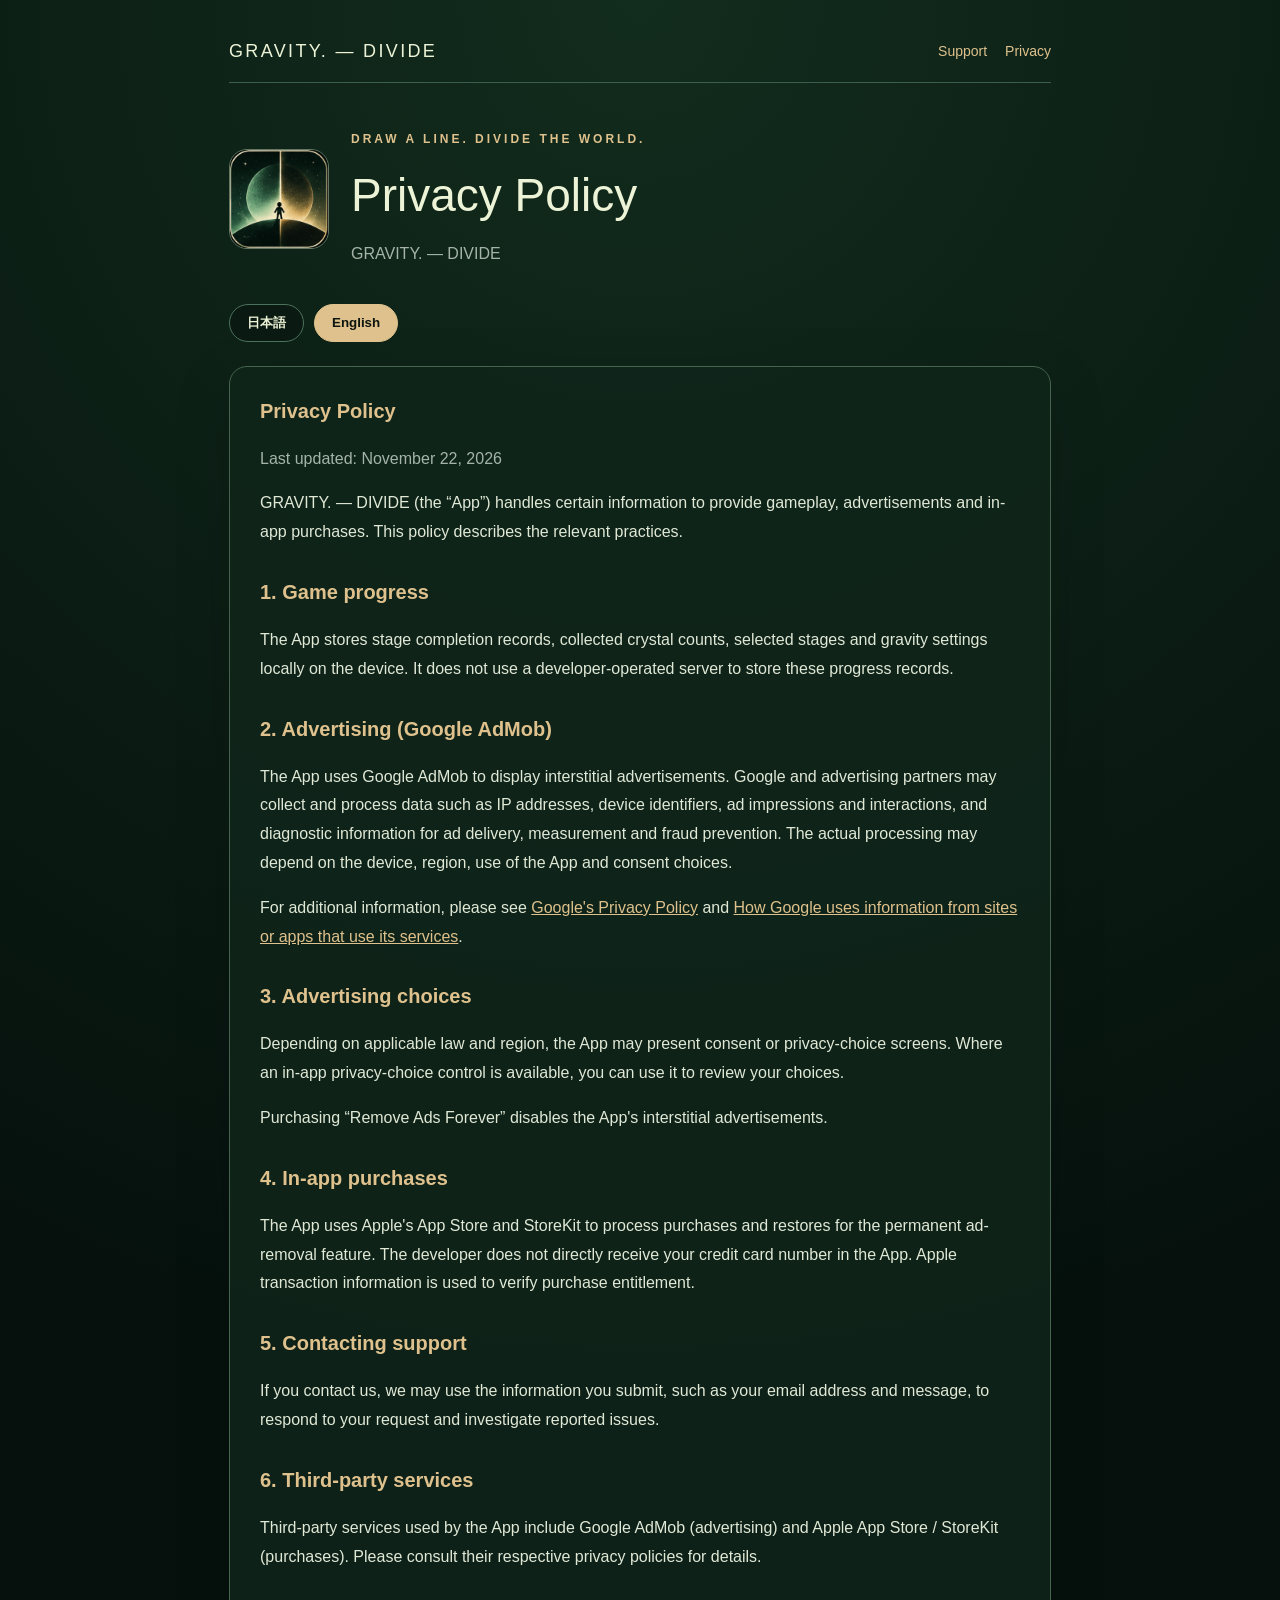
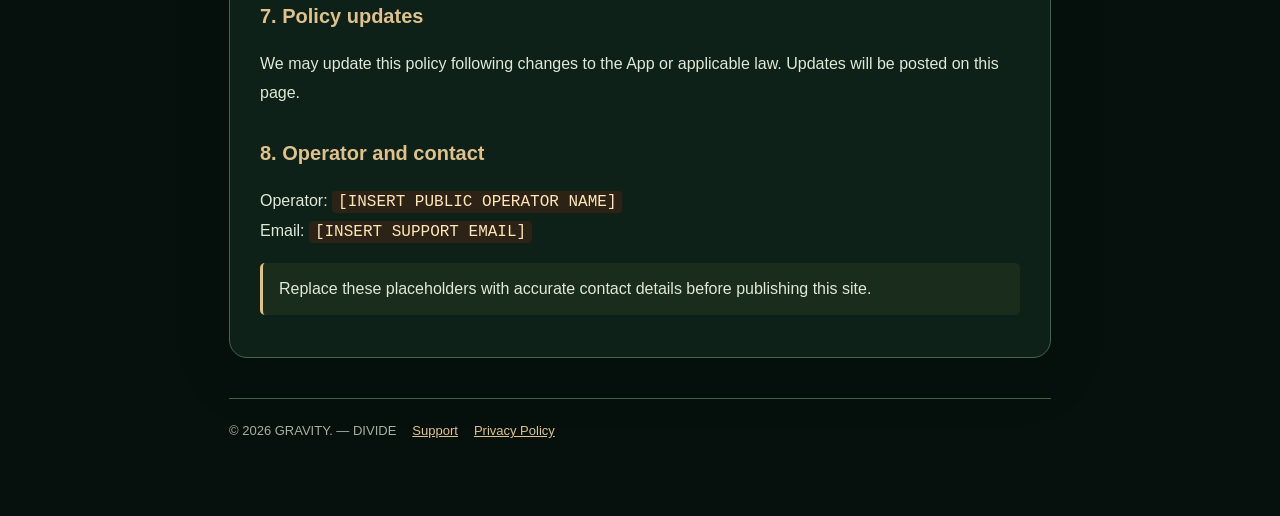
==== privacy.html @ 39807ba0 "Add files via upload" ====
<!doctype html><html lang="ja"><head><meta charset="utf-8"><meta name="viewport" content="width=device-width,initial-scale=1"><meta name="color-scheme" content="dark"><meta name="theme-color" content="#06110d"><meta name="description" content="GRAVITY. — DIVIDE official support and privacy information"><link rel="icon" href="artwork.png"><link rel="stylesheet" href="style.css"></head><body data-title-ja="プライバシーポリシー" data-title-en="Privacy Policy"><div class="shell"><nav class="nav"><a class="brand" href="index.html">GRAVITY. — DIVIDE</a><div class="navlinks"><a href="support.html" data-lang="ja">サポート</a><a href="support.html" data-lang="en" class="hide">Support</a><a href="privacy.html" data-lang="ja">プライバシー</a><a href="privacy.html" data-lang="en" class="hide">Privacy</a></div></nav><header class="hero"><img src="artwork.png" alt="GRAVITY. — DIVIDE icon"><div><div class="eyebrow">DRAW A LINE. DIVIDE THE WORLD.</div><h1 data-lang="ja">プライバシーポリシー</h1><h1 data-lang="en" class="hide">Privacy Policy</h1><p>GRAVITY. — DIVIDE</p></div></header><div class="langrow" aria-label="Language"><button type="button" data-language-button="ja" aria-pressed="true">日本語</button><button type="button" data-language-button="en" aria-pressed="false">English</button></div><section class="content" data-lang="ja"><h2>プライバシーポリシー</h2><p class="muted">最終更新日：2026年11月22日</p><p>GRAVITY. — DIVIDE（以下「本アプリ」）では、ゲームの提供、広告表示、アプリ内課金のために必要な情報が取り扱われます。本ポリシーでは、その概要を説明します。</p>
<h2>1. ゲームの進行状況</h2><p>ステージクリア記録、クリスタルの取得記録、選択ステージ、重力設定などのゲーム進行情報を、端末内に保存します。これらの記録を保存するための独自の開発者サーバーは使用していません。</p>
<h2>2. 広告（Google AdMob）</h2><p>本アプリはGoogle AdMobを使用して全画面広告を配信します。広告の提供、効果測定、不正利用防止などのため、Googleや広告関連事業者がIPアドレス、端末識別子、広告の表示・操作情報、アプリの診断情報などを取得・処理する場合があります。処理される情報は利用状況や端末・地域、同意設定などにより異なります。</p><p>Googleの取扱いについては<a href="https://policies.google.com/privacy" target="_blank" rel="noopener noreferrer">Googleプライバシーポリシー</a>および<a href="https://policies.google.com/technologies/partner-sites" target="_blank" rel="noopener noreferrer">Googleのパートナーサービスに関する説明</a>をご確認ください。</p>
<h2>3. 広告に関する選択</h2><p>法令や配信地域の要件に応じて、広告の同意画面やプライバシーに関する選択肢が表示される場合があります。アプリ内で該当する選択肢が表示される場合は、そこから設定を見直せます。</p><p>「永久広告削除」を購入した場合は、本アプリの全画面広告を停止します。</p>
<h2>4. アプリ内購入</h2><p>永久広告削除の購入と復元には、AppleのApp Store／StoreKitを使用します。開発者がアプリ内でクレジットカード番号を直接受け取ることはありません。購入状態の確認には、Appleが提供する取引情報を使用します。</p>
<h2>5. お問い合わせ</h2><p>お問い合わせをいただいた場合、利用者が送信した内容やメールアドレスなどを、問い合わせへの回答や不具合調査に必要な範囲で利用することがあります。</p>
<h2>6. 第三者サービス</h2><p>本アプリが利用する第三者サービスは、Google AdMob（広告）とApple App Store／StoreKit（アプリ内課金）です。各サービスによる情報の取扱いについては、それぞれのポリシーをご確認ください。</p>
<h2>7. 改定</h2><p>本ポリシーは、アプリの機能や法令の変更等に伴い改定する場合があります。変更内容は本ページでご案内します。</p>
<h2>8. 運営者・連絡先</h2><p>運営者：<span class="contact-placeholder">［公開用の運営者名を入力］</span><br>メール：<span class="contact-placeholder">［サポート用メールを入力］</span></p><p class="note">この連絡先欄は公開前に実際の情報へ置き換えてください。</p></section><section class="content hide" data-lang="en"><h2>Privacy Policy</h2><p class="muted">Last updated: November 22, 2026</p><p>GRAVITY. — DIVIDE (the “App”) handles certain information to provide gameplay, advertisements and in-app purchases. This policy describes the relevant practices.</p>
<h2>1. Game progress</h2><p>The App stores stage completion records, collected crystal counts, selected stages and gravity settings locally on the device. It does not use a developer-operated server to store these progress records.</p>
<h2>2. Advertising (Google AdMob)</h2><p>The App uses Google AdMob to display interstitial advertisements. Google and advertising partners may collect and process data such as IP addresses, device identifiers, ad impressions and interactions, and diagnostic information for ad delivery, measurement and fraud prevention. The actual processing may depend on the device, region, use of the App and consent choices.</p><p>For additional information, please see <a href="https://policies.google.com/privacy" target="_blank" rel="noopener noreferrer">Google's Privacy Policy</a> and <a href="https://policies.google.com/technologies/partner-sites" target="_blank" rel="noopener noreferrer">How Google uses information from sites or apps that use its services</a>.</p>
<h2>3. Advertising choices</h2><p>Depending on applicable law and region, the App may present consent or privacy-choice screens. Where an in-app privacy-choice control is available, you can use it to review your choices.</p><p>Purchasing “Remove Ads Forever” disables the App's interstitial advertisements.</p>
<h2>4. In-app purchases</h2><p>The App uses Apple's App Store and StoreKit to process purchases and restores for the permanent ad-removal feature. The developer does not directly receive your credit card number in the App. Apple transaction information is used to verify purchase entitlement.</p>
<h2>5. Contacting support</h2><p>If you contact us, we may use the information you submit, such as your email address and message, to respond to your request and investigate reported issues.</p>
<h2>6. Third-party services</h2><p>Third-party services used by the App include Google AdMob (advertising) and Apple App Store / StoreKit (purchases). Please consult their respective privacy policies for details.</p>
<h2>7. Policy updates</h2><p>We may update this policy following changes to the App or applicable law. Updates will be posted on this page.</p>
<h2>8. Operator and contact</h2><p>Operator: <span class="contact-placeholder">[INSERT PUBLIC OPERATOR NAME]</span><br>Email: <span class="contact-placeholder">[INSERT SUPPORT EMAIL]</span></p><p class="note">Replace these placeholders with accurate contact details before publishing this site.</p></section><footer><span>© 2026 GRAVITY. — DIVIDE</span><a href="support.html">Support</a><a href="privacy.html">Privacy Policy</a></footer></div><script src="site.js" defer></script></body></html>
---- style.css ----
:root {color-scheme:dark;--bg:#06110d;--panel:#10251a;--panel2:#0b1913;--gold:#dec18c;--cream:#edf3d6;--mint:#a9c9af;--muted:#a4b5a7;--line:#4b725c}*{box-sizing:border-box}html{scroll-behavior:smooth}body{background:radial-gradient(circle at 50% 0%,#122c1d,#06110d 62%);color:var(--cream);margin:0;font:16px/1.8 -apple-system,BlinkMacSystemFont,'Segoe UI',sans-serif;min-height:100vh}a{color:var(--gold)}a:hover{color:#ffe4b8}.shell{max-width:870px;margin:auto;padding:20px 24px 75px}.nav{display:flex;justify-content:space-between;align-items:center;border-bottom:1px solid #3c5f4a;padding:15px 0;gap:14px;flex-wrap:wrap}.brand{font-size:18px;letter-spacing:.13em;color:var(--cream);text-decoration:none}.navlinks{display:flex;gap:18px;align-items:center;flex-wrap:wrap}.navlinks a{text-decoration:none;font-size:14px}.hero{display:flex;align-items:center;gap:22px;margin:46px 0 35px}.hero img{width:100px;height:100px;object-fit:cover;border-radius:18px;border:1px solid #657662}.eyebrow{letter-spacing:.25em;color:var(--gold);font-size:12px;font-weight:700}.hero h1{font-weight:400;font-size:clamp(27px,4vw,46px);margin:3px 0}.hero p{color:var(--muted);margin:0}.langrow{display:flex;gap:10px;margin:20px 0 24px}.langrow button{border:1px solid var(--line);background:var(--panel2);color:var(--cream);border-radius:30px;padding:9px 17px;font-weight:600;cursor:pointer}.langrow button[aria-pressed=true]{background:var(--gold);color:#0c150f;border-color:var(--gold)}.content{background:rgba(16,37,26,.86);border:1px solid #45634d;border-radius:18px;padding:26px 30px;box-shadow:0 16px 60px #0002}.content h2{color:var(--gold);font-size:20px;margin:27px 0 8px;font-weight:600}.content h2:first-child{margin-top:0}.content p,.content li{color:#e0e8d6}.content ul{padding-left:25px}.note{padding:12px 16px;border-left:3px solid var(--gold);background:#1a2c1b;border-radius:5px}.muted{color:var(--muted)!important}.content a{overflow-wrap:anywhere}.contact-placeholder{font-family:monospace;background:#2c2316;color:#ffe4b8;padding:2px 6px;border-radius:4px}footer{border-top:1px solid #3b604b;margin-top:40px;padding-top:20px;color:#a1b1a4;font-size:13px;display:flex;gap:16px;flex-wrap:wrap}.hide{display:none!important}@media(max-width:550px){.shell{padding:12px 16px 60px}.content{padding:20px}.hero{margin-top:32px}.hero img{width:76px;height:76px}.navlinks{gap:12px}}
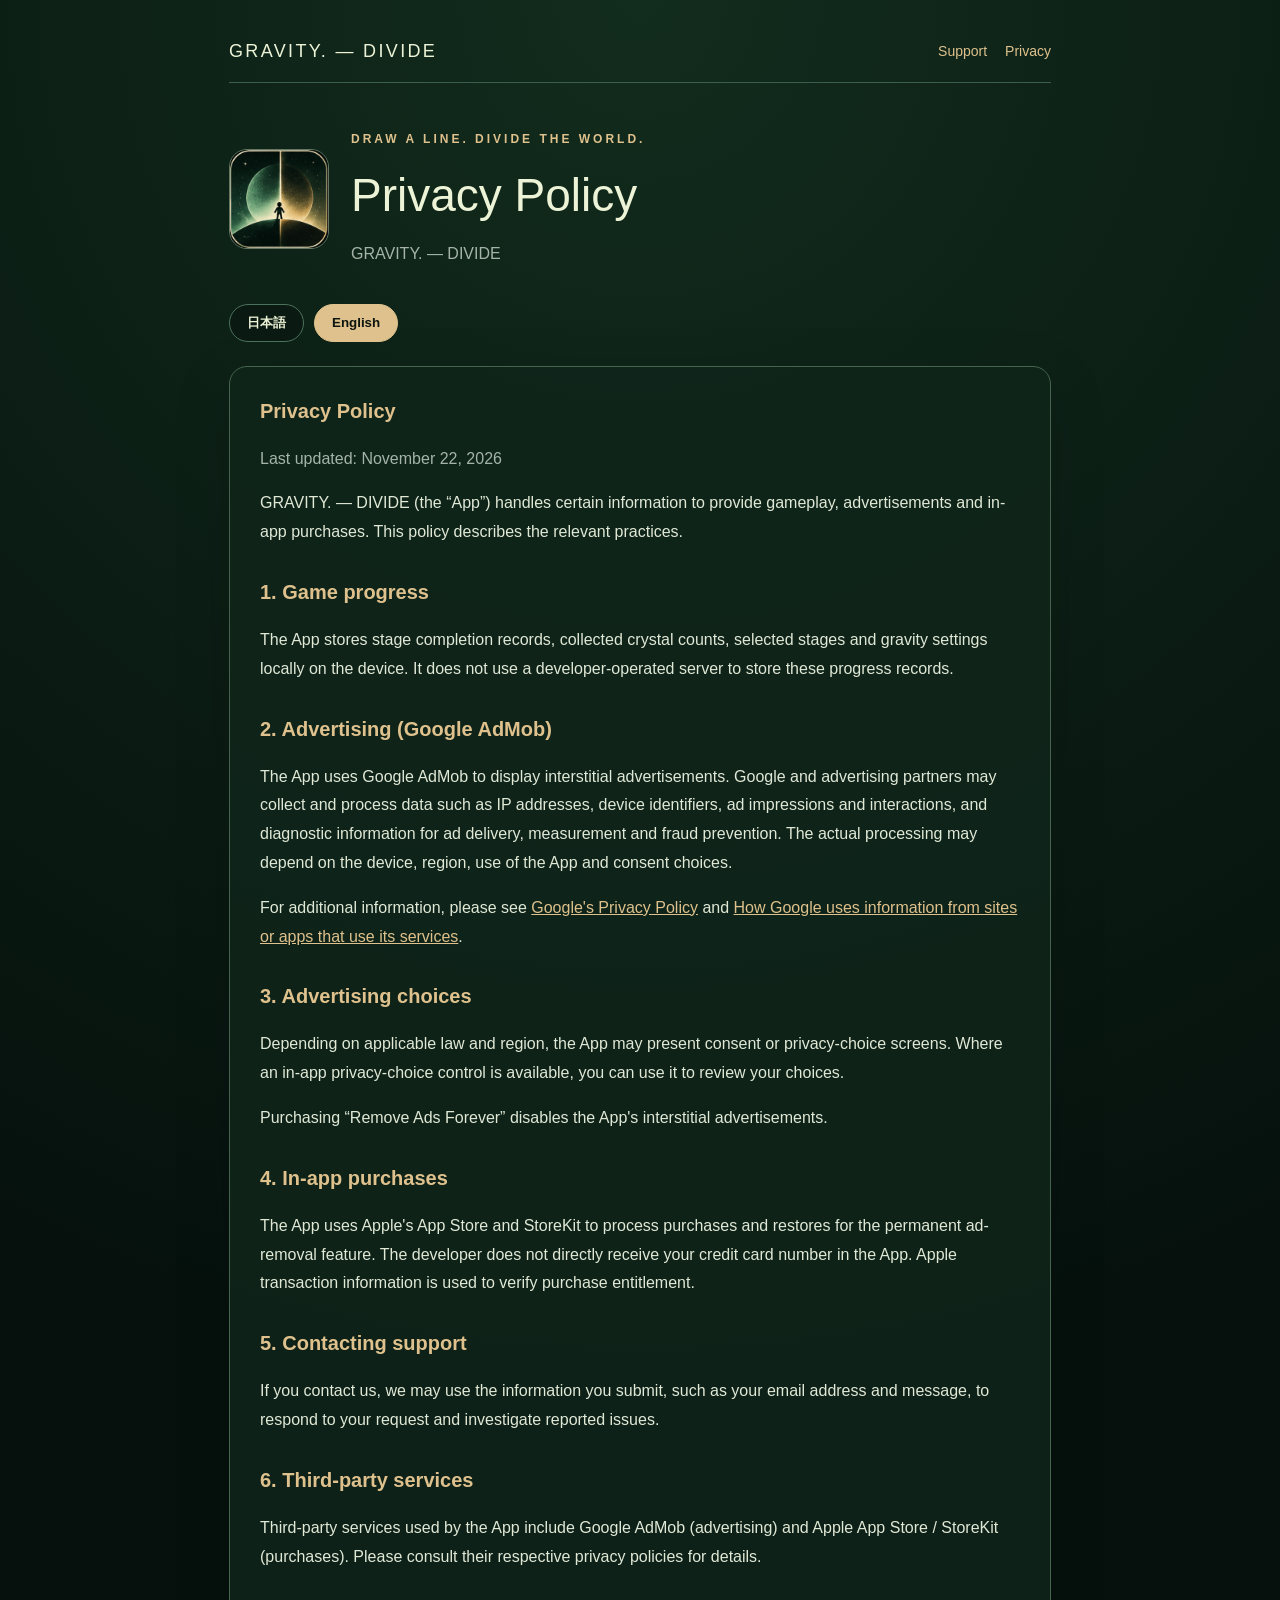
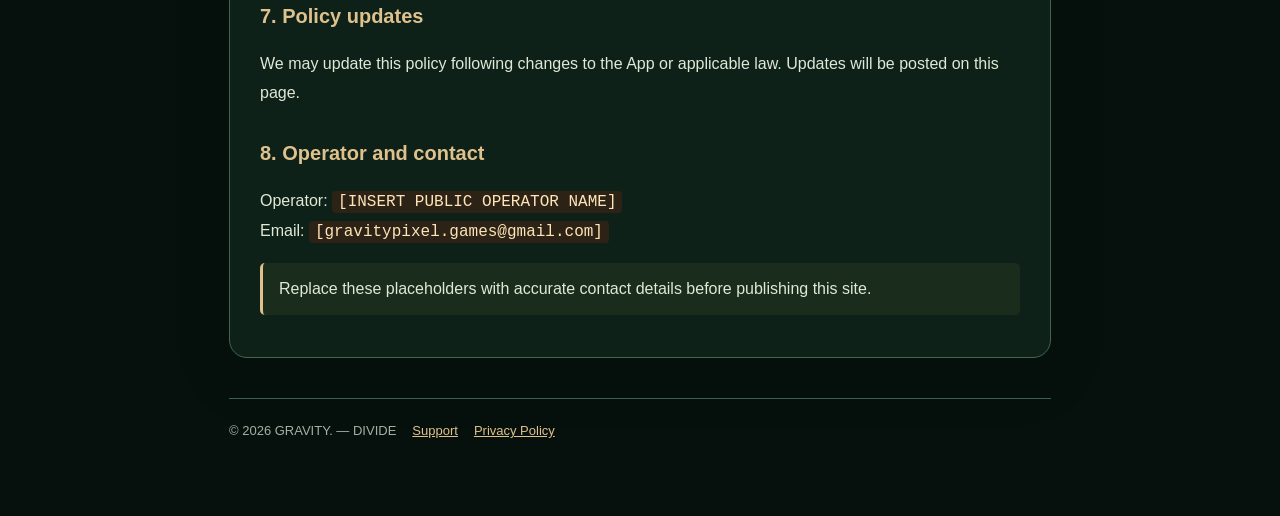
==== commit fb14d355: "Replace placeholder contact details in privacy.html Updated contact information in privacy policy." ====
--- a/privacy.html
+++ b/privacy.html
@@ -6,7 +6,7 @@
 <h2>5. お問い合わせ</h2><p>お問い合わせをいただいた場合、利用者が送信した内容やメールアドレスなどを、問い合わせへの回答や不具合調査に必要な範囲で利用することがあります。</p>
 <h2>6. 第三者サービス</h2><p>本アプリが利用する第三者サービスは、Google AdMob（広告）とApple App Store／StoreKit（アプリ内課金）です。各サービスによる情報の取扱いについては、それぞれのポリシーをご確認ください。</p>
 <h2>7. 改定</h2><p>本ポリシーは、アプリの機能や法令の変更等に伴い改定する場合があります。変更内容は本ページでご案内します。</p>
-<h2>8. 運営者・連絡先</h2><p>運営者：<span class="contact-placeholder">［公開用の運営者名を入力］</span><br>メール：<span class="contact-placeholder">［サポート用メールを入力］</span></p><p class="note">この連絡先欄は公開前に実際の情報へ置き換えてください。</p></section><section class="content hide" data-lang="en"><h2>Privacy Policy</h2><p class="muted">Last updated: November 22, 2026</p><p>GRAVITY. — DIVIDE (the “App”) handles certain information to provide gameplay, advertisements and in-app purchases. This policy describes the relevant practices.</p>
+<h2>8. 運営者・連絡先</h2><p>運営者：<span class="contact-placeholder">［公開用の運営者名を入力］</span><br>メール：<span class="contact-placeholder">［gravitypixel.games@gmail.com］</span></p><p class="note">この連絡先欄は公開前に実際の情報へ置き換えてください。</p></section><section class="content hide" data-lang="en"><h2>Privacy Policy</h2><p class="muted">Last updated: November 22, 2026</p><p>GRAVITY. — DIVIDE (the “App”) handles certain information to provide gameplay, advertisements and in-app purchases. This policy describes the relevant practices.</p>
 <h2>1. Game progress</h2><p>The App stores stage completion records, collected crystal counts, selected stages and gravity settings locally on the device. It does not use a developer-operated server to store these progress records.</p>
 <h2>2. Advertising (Google AdMob)</h2><p>The App uses Google AdMob to display interstitial advertisements. Google and advertising partners may collect and process data such as IP addresses, device identifiers, ad impressions and interactions, and diagnostic information for ad delivery, measurement and fraud prevention. The actual processing may depend on the device, region, use of the App and consent choices.</p><p>For additional information, please see <a href="https://policies.google.com/privacy" target="_blank" rel="noopener noreferrer">Google's Privacy Policy</a> and <a href="https://policies.google.com/technologies/partner-sites" target="_blank" rel="noopener noreferrer">How Google uses information from sites or apps that use its services</a>.</p>
 <h2>3. Advertising choices</h2><p>Depending on applicable law and region, the App may present consent or privacy-choice screens. Where an in-app privacy-choice control is available, you can use it to review your choices.</p><p>Purchasing “Remove Ads Forever” disables the App's interstitial advertisements.</p>
@@ -14,4 +14,4 @@
 <h2>5. Contacting support</h2><p>If you contact us, we may use the information you submit, such as your email address and message, to respond to your request and investigate reported issues.</p>
 <h2>6. Third-party services</h2><p>Third-party services used by the App include Google AdMob (advertising) and Apple App Store / StoreKit (purchases). Please consult their respective privacy policies for details.</p>
 <h2>7. Policy updates</h2><p>We may update this policy following changes to the App or applicable law. Updates will be posted on this page.</p>
-<h2>8. Operator and contact</h2><p>Operator: <span class="contact-placeholder">[INSERT PUBLIC OPERATOR NAME]</span><br>Email: <span class="contact-placeholder">[INSERT SUPPORT EMAIL]</span></p><p class="note">Replace these placeholders with accurate contact details before publishing this site.</p></section><footer><span>© 2026 GRAVITY. — DIVIDE</span><a href="support.html">Support</a><a href="privacy.html">Privacy Policy</a></footer></div><script src="site.js" defer></script></body></html>+<h2>8. Operator and contact</h2><p>Operator: <span class="contact-placeholder">[INSERT PUBLIC OPERATOR NAME]</span><br>Email: <span class="contact-placeholder">[gravitypixel.games@gmail.com]</span></p><p class="note">Replace these placeholders with accurate contact details before publishing this site.</p></section><footer><span>© 2026 GRAVITY. — DIVIDE</span><a href="support.html">Support</a><a href="privacy.html">Privacy Policy</a></footer></div><script src="site.js" defer></script></body></html>
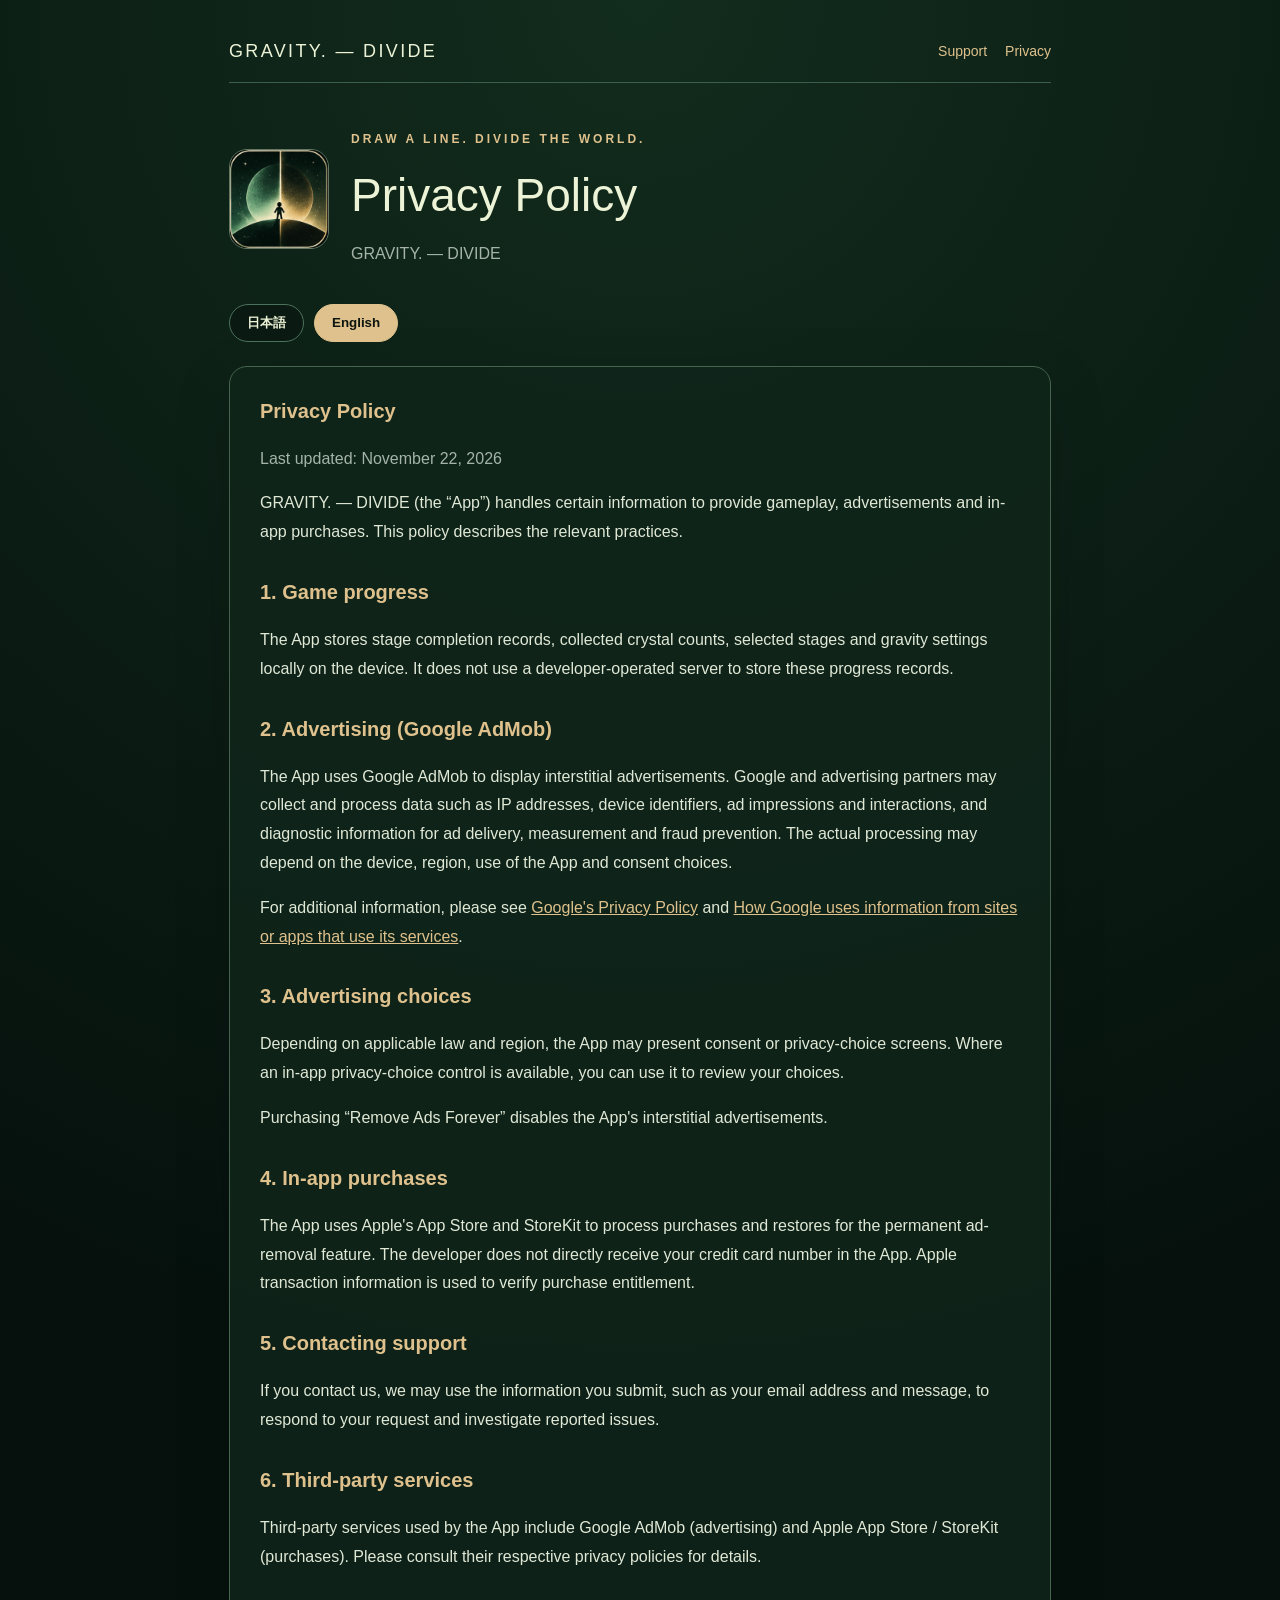
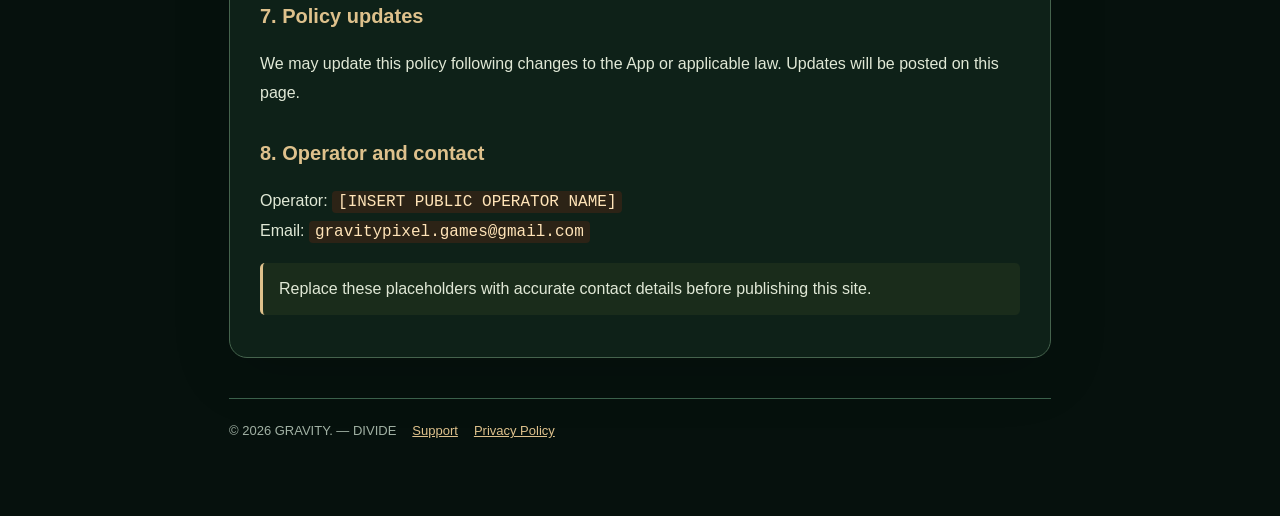
==== commit 5d58f8e0: "Update contact information in privacy policy" ====
--- a/privacy.html
+++ b/privacy.html
@@ -6,7 +6,7 @@
 <h2>5. お問い合わせ</h2><p>お問い合わせをいただいた場合、利用者が送信した内容やメールアドレスなどを、問い合わせへの回答や不具合調査に必要な範囲で利用することがあります。</p>
 <h2>6. 第三者サービス</h2><p>本アプリが利用する第三者サービスは、Google AdMob（広告）とApple App Store／StoreKit（アプリ内課金）です。各サービスによる情報の取扱いについては、それぞれのポリシーをご確認ください。</p>
 <h2>7. 改定</h2><p>本ポリシーは、アプリの機能や法令の変更等に伴い改定する場合があります。変更内容は本ページでご案内します。</p>
-<h2>8. 運営者・連絡先</h2><p>運営者：<span class="contact-placeholder">［公開用の運営者名を入力］</span><br>メール：<span class="contact-placeholder">［gravitypixel.games@gmail.com］</span></p><p class="note">この連絡先欄は公開前に実際の情報へ置き換えてください。</p></section><section class="content hide" data-lang="en"><h2>Privacy Policy</h2><p class="muted">Last updated: November 22, 2026</p><p>GRAVITY. — DIVIDE (the “App”) handles certain information to provide gameplay, advertisements and in-app purchases. This policy describes the relevant practices.</p>
+<h2>8. 運営者・連絡先</h2><p>運営者：<span class="contact-placeholder">［公開用の運営者名を入力］</span><br>メール：<span class="contact-placeholder">gravitypixel.games@gmail.com</span></p><p class="note">この連絡先欄は公開前に実際の情報へ置き換えてください。</p></section><section class="content hide" data-lang="en"><h2>Privacy Policy</h2><p class="muted">Last updated: November 22, 2026</p><p>GRAVITY. — DIVIDE (the “App”) handles certain information to provide gameplay, advertisements and in-app purchases. This policy describes the relevant practices.</p>
 <h2>1. Game progress</h2><p>The App stores stage completion records, collected crystal counts, selected stages and gravity settings locally on the device. It does not use a developer-operated server to store these progress records.</p>
 <h2>2. Advertising (Google AdMob)</h2><p>The App uses Google AdMob to display interstitial advertisements. Google and advertising partners may collect and process data such as IP addresses, device identifiers, ad impressions and interactions, and diagnostic information for ad delivery, measurement and fraud prevention. The actual processing may depend on the device, region, use of the App and consent choices.</p><p>For additional information, please see <a href="https://policies.google.com/privacy" target="_blank" rel="noopener noreferrer">Google's Privacy Policy</a> and <a href="https://policies.google.com/technologies/partner-sites" target="_blank" rel="noopener noreferrer">How Google uses information from sites or apps that use its services</a>.</p>
 <h2>3. Advertising choices</h2><p>Depending on applicable law and region, the App may present consent or privacy-choice screens. Where an in-app privacy-choice control is available, you can use it to review your choices.</p><p>Purchasing “Remove Ads Forever” disables the App's interstitial advertisements.</p>
@@ -14,4 +14,4 @@
 <h2>5. Contacting support</h2><p>If you contact us, we may use the information you submit, such as your email address and message, to respond to your request and investigate reported issues.</p>
 <h2>6. Third-party services</h2><p>Third-party services used by the App include Google AdMob (advertising) and Apple App Store / StoreKit (purchases). Please consult their respective privacy policies for details.</p>
 <h2>7. Policy updates</h2><p>We may update this policy following changes to the App or applicable law. Updates will be posted on this page.</p>
-<h2>8. Operator and contact</h2><p>Operator: <span class="contact-placeholder">[INSERT PUBLIC OPERATOR NAME]</span><br>Email: <span class="contact-placeholder">[gravitypixel.games@gmail.com]</span></p><p class="note">Replace these placeholders with accurate contact details before publishing this site.</p></section><footer><span>© 2026 GRAVITY. — DIVIDE</span><a href="support.html">Support</a><a href="privacy.html">Privacy Policy</a></footer></div><script src="site.js" defer></script></body></html>
+<h2>8. Operator and contact</h2><p>Operator: <span class="contact-placeholder">[INSERT PUBLIC OPERATOR NAME]</span><br>Email: <span class="contact-placeholder">gravitypixel.games@gmail.com</span></p><p class="note">Replace these placeholders with accurate contact details before publishing this site.</p></section><footer><span>© 2026 GRAVITY. — DIVIDE</span><a href="support.html">Support</a><a href="privacy.html">Privacy Policy</a></footer></div><script src="site.js" defer></script></body></html>
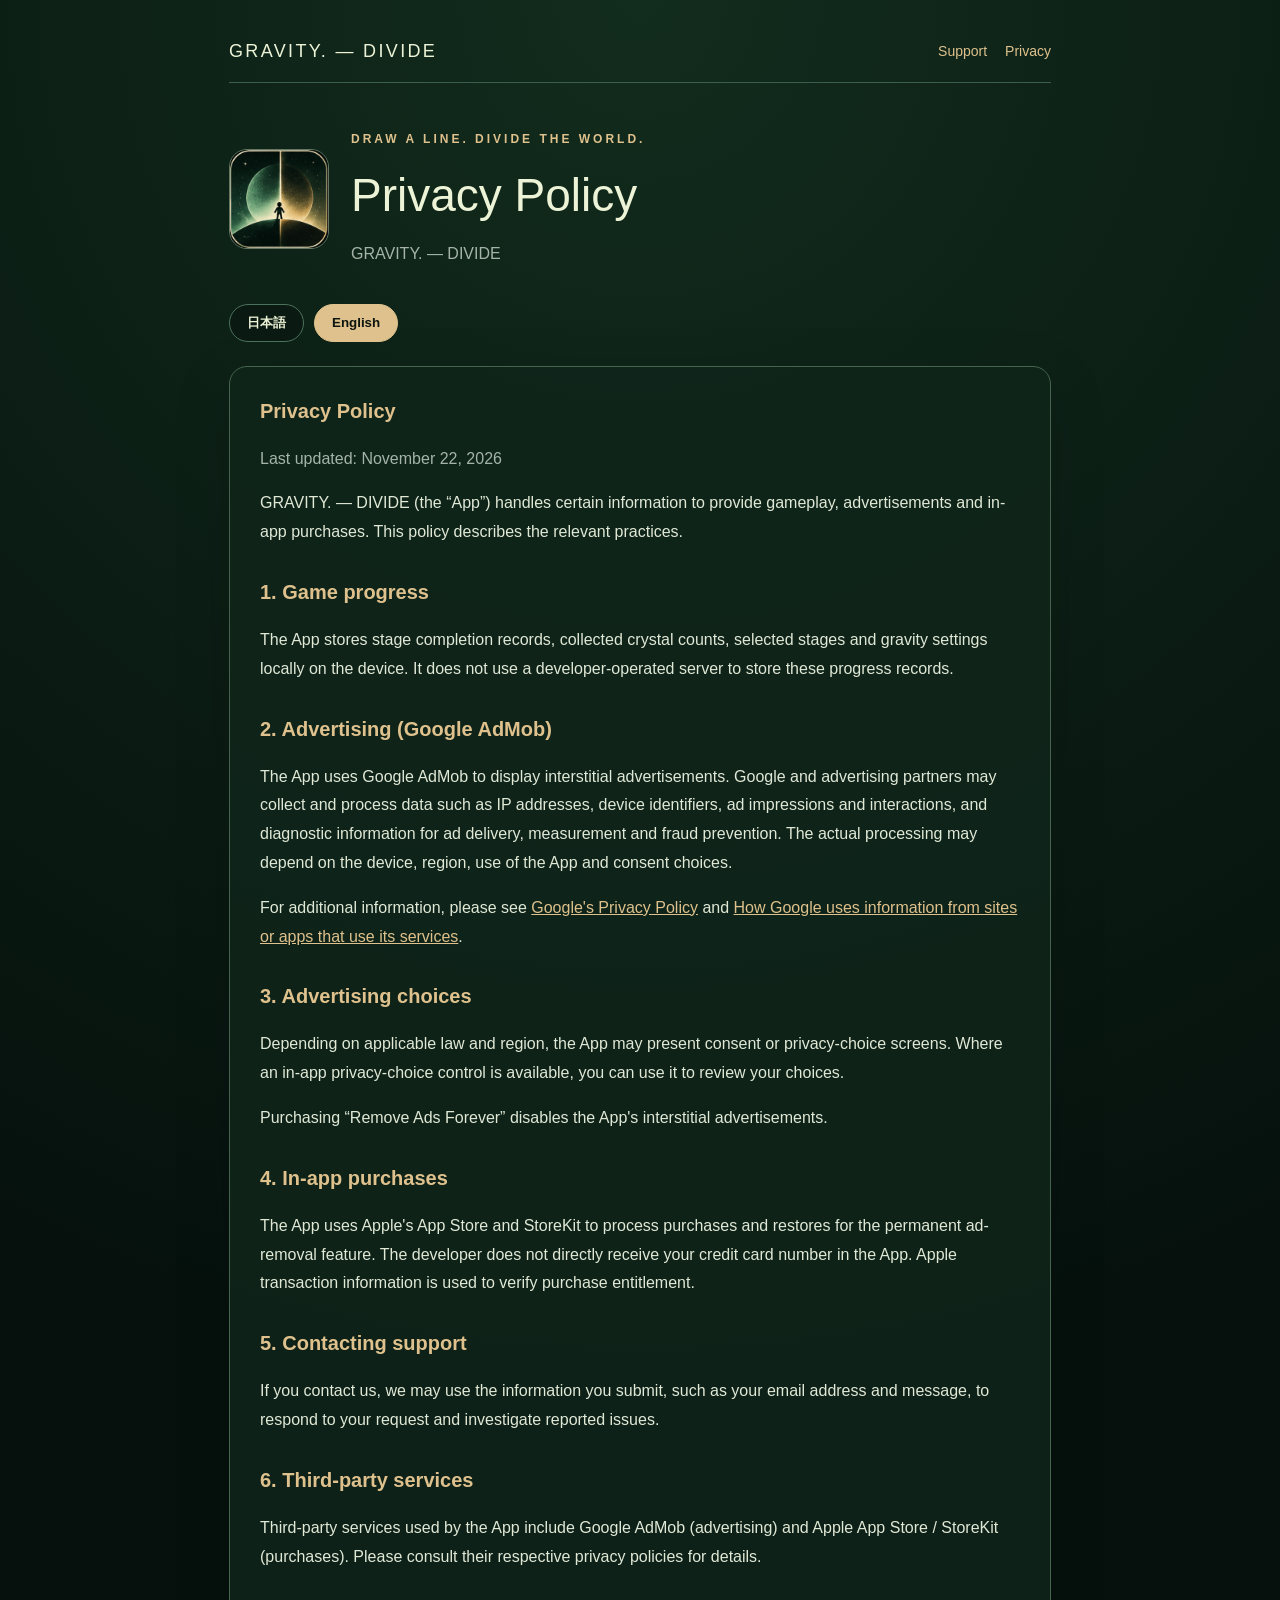
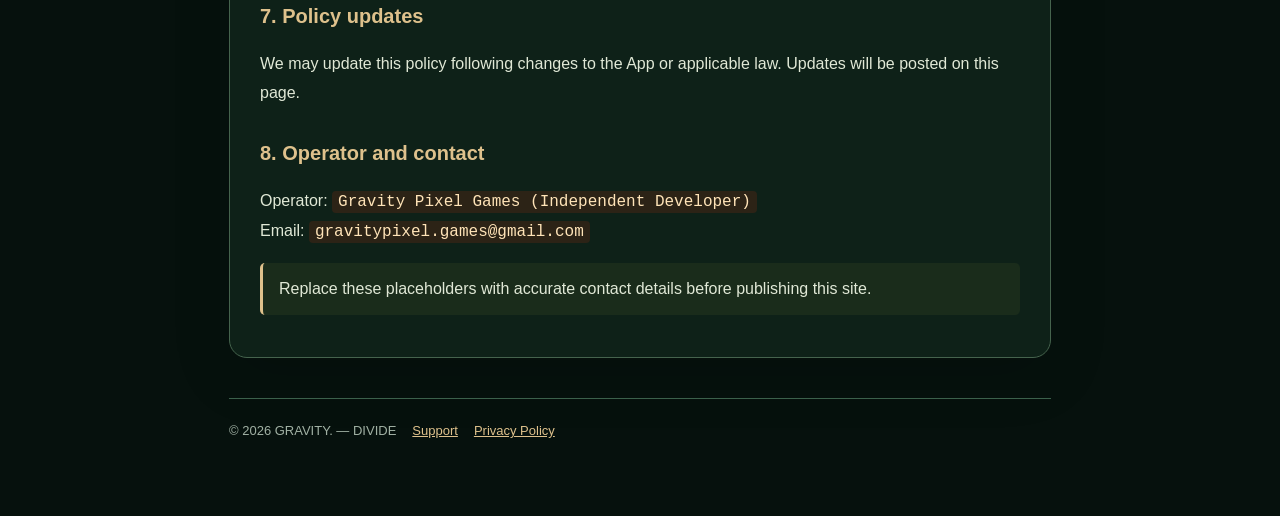
==== commit d4a3ab3d: "Revise operator and contact details in privacy.html Updated the operator contact information in the " ====
--- a/privacy.html
+++ b/privacy.html
@@ -6,7 +6,7 @@
 <h2>5. お問い合わせ</h2><p>お問い合わせをいただいた場合、利用者が送信した内容やメールアドレスなどを、問い合わせへの回答や不具合調査に必要な範囲で利用することがあります。</p>
 <h2>6. 第三者サービス</h2><p>本アプリが利用する第三者サービスは、Google AdMob（広告）とApple App Store／StoreKit（アプリ内課金）です。各サービスによる情報の取扱いについては、それぞれのポリシーをご確認ください。</p>
 <h2>7. 改定</h2><p>本ポリシーは、アプリの機能や法令の変更等に伴い改定する場合があります。変更内容は本ページでご案内します。</p>
-<h2>8. 運営者・連絡先</h2><p>運営者：<span class="contact-placeholder">［公開用の運営者名を入力］</span><br>メール：<span class="contact-placeholder">gravitypixel.games@gmail.com</span></p><p class="note">この連絡先欄は公開前に実際の情報へ置き換えてください。</p></section><section class="content hide" data-lang="en"><h2>Privacy Policy</h2><p class="muted">Last updated: November 22, 2026</p><p>GRAVITY. — DIVIDE (the “App”) handles certain information to provide gameplay, advertisements and in-app purchases. This policy describes the relevant practices.</p>
+<h2>8. 運営者・連絡先</h2><p>運営者：<span class="contact-placeholder">Gravity Pixel Games（個人開発）</span><br>メール：<span class="contact-placeholder">gravitypixel.games@gmail.com</span></p><p class="note">この連絡先欄は公開前に実際の情報へ置き換えてください。</p></section><section class="content hide" data-lang="en"><h2>Privacy Policy</h2><p class="muted">Last updated: November 22, 2026</p><p>GRAVITY. — DIVIDE (the “App”) handles certain information to provide gameplay, advertisements and in-app purchases. This policy describes the relevant practices.</p>
 <h2>1. Game progress</h2><p>The App stores stage completion records, collected crystal counts, selected stages and gravity settings locally on the device. It does not use a developer-operated server to store these progress records.</p>
 <h2>2. Advertising (Google AdMob)</h2><p>The App uses Google AdMob to display interstitial advertisements. Google and advertising partners may collect and process data such as IP addresses, device identifiers, ad impressions and interactions, and diagnostic information for ad delivery, measurement and fraud prevention. The actual processing may depend on the device, region, use of the App and consent choices.</p><p>For additional information, please see <a href="https://policies.google.com/privacy" target="_blank" rel="noopener noreferrer">Google's Privacy Policy</a> and <a href="https://policies.google.com/technologies/partner-sites" target="_blank" rel="noopener noreferrer">How Google uses information from sites or apps that use its services</a>.</p>
 <h2>3. Advertising choices</h2><p>Depending on applicable law and region, the App may present consent or privacy-choice screens. Where an in-app privacy-choice control is available, you can use it to review your choices.</p><p>Purchasing “Remove Ads Forever” disables the App's interstitial advertisements.</p>
@@ -14,4 +14,4 @@
 <h2>5. Contacting support</h2><p>If you contact us, we may use the information you submit, such as your email address and message, to respond to your request and investigate reported issues.</p>
 <h2>6. Third-party services</h2><p>Third-party services used by the App include Google AdMob (advertising) and Apple App Store / StoreKit (purchases). Please consult their respective privacy policies for details.</p>
 <h2>7. Policy updates</h2><p>We may update this policy following changes to the App or applicable law. Updates will be posted on this page.</p>
-<h2>8. Operator and contact</h2><p>Operator: <span class="contact-placeholder">[INSERT PUBLIC OPERATOR NAME]</span><br>Email: <span class="contact-placeholder">gravitypixel.games@gmail.com</span></p><p class="note">Replace these placeholders with accurate contact details before publishing this site.</p></section><footer><span>© 2026 GRAVITY. — DIVIDE</span><a href="support.html">Support</a><a href="privacy.html">Privacy Policy</a></footer></div><script src="site.js" defer></script></body></html>
+<h2>8. Operator and contact</h2><p>Operator: <span class="contact-placeholder">Gravity Pixel Games (Independent Developer)</span><br>Email: <span class="contact-placeholder">gravitypixel.games@gmail.com</span></p><p class="note">Replace these placeholders with accurate contact details before publishing this site.</p></section><footer><span>© 2026 GRAVITY. — DIVIDE</span><a href="support.html">Support</a><a href="privacy.html">Privacy Policy</a></footer></div><script src="site.js" defer></script></body></html>
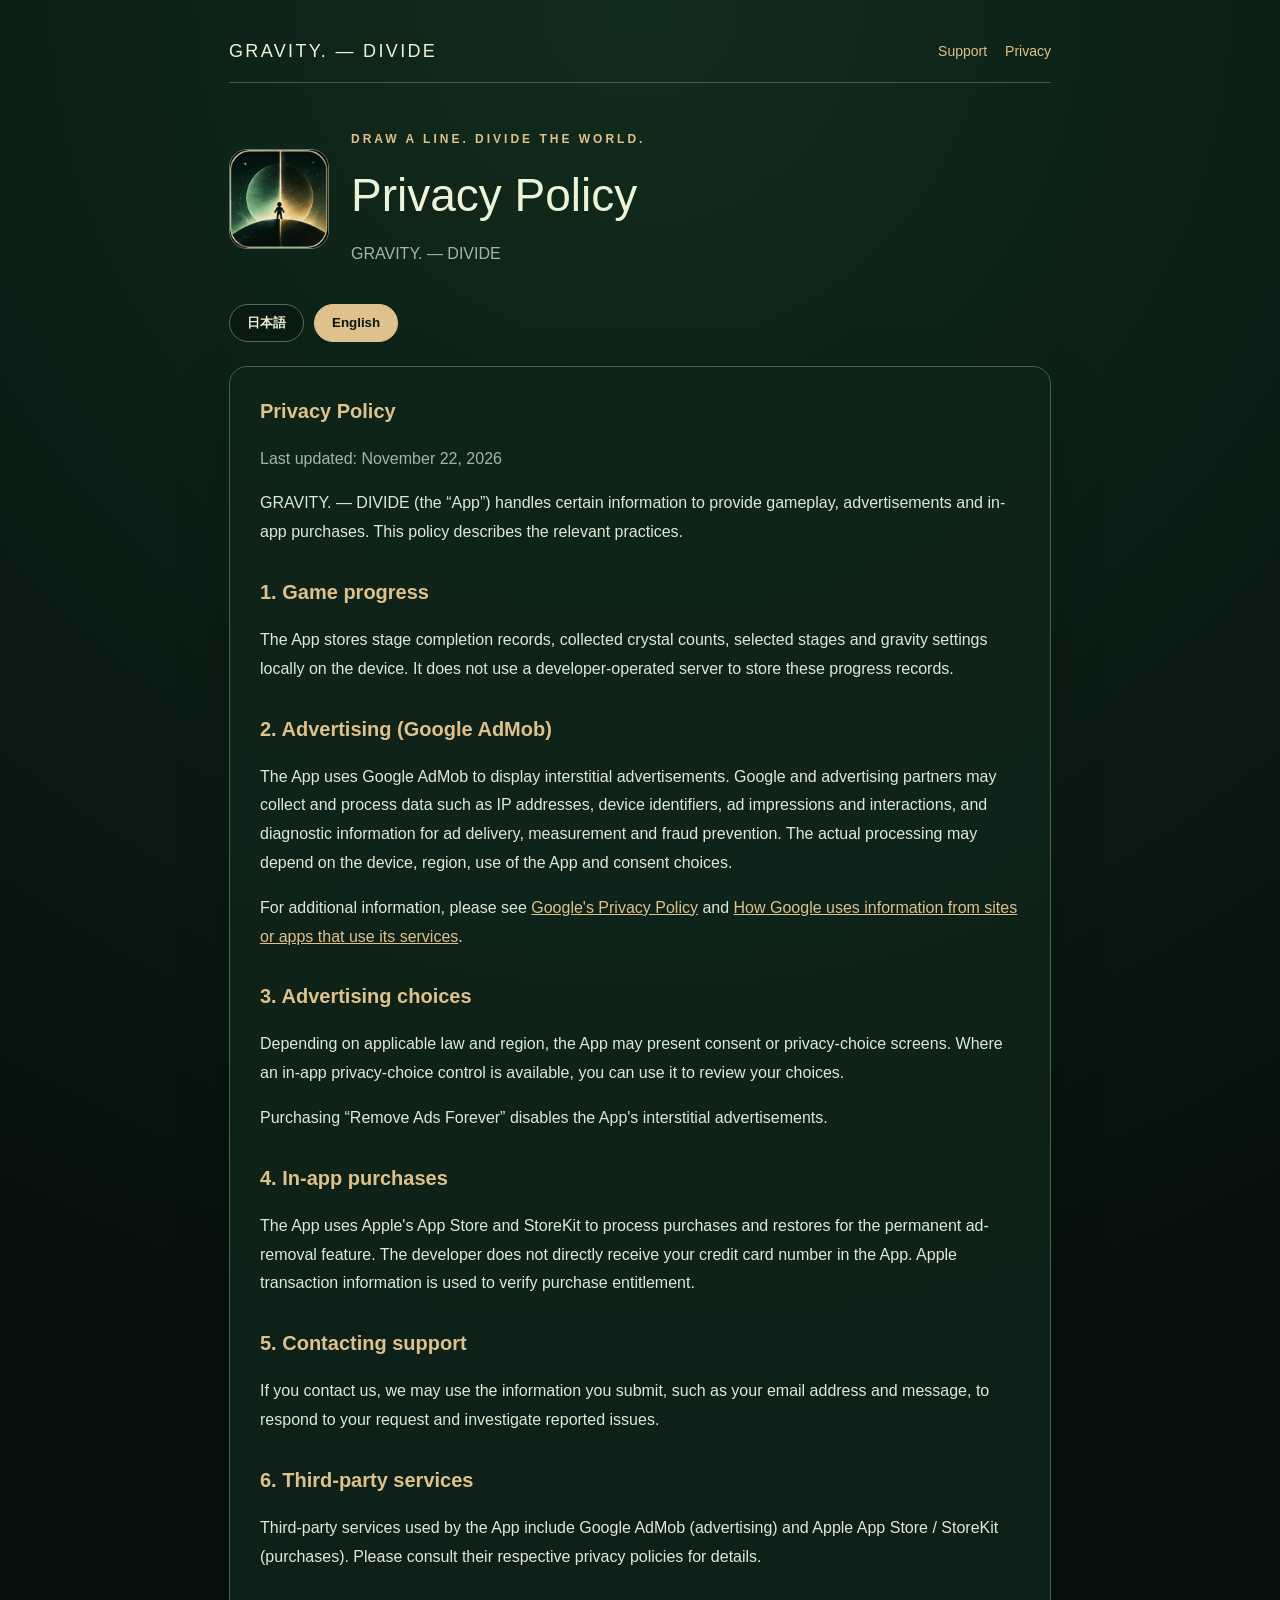
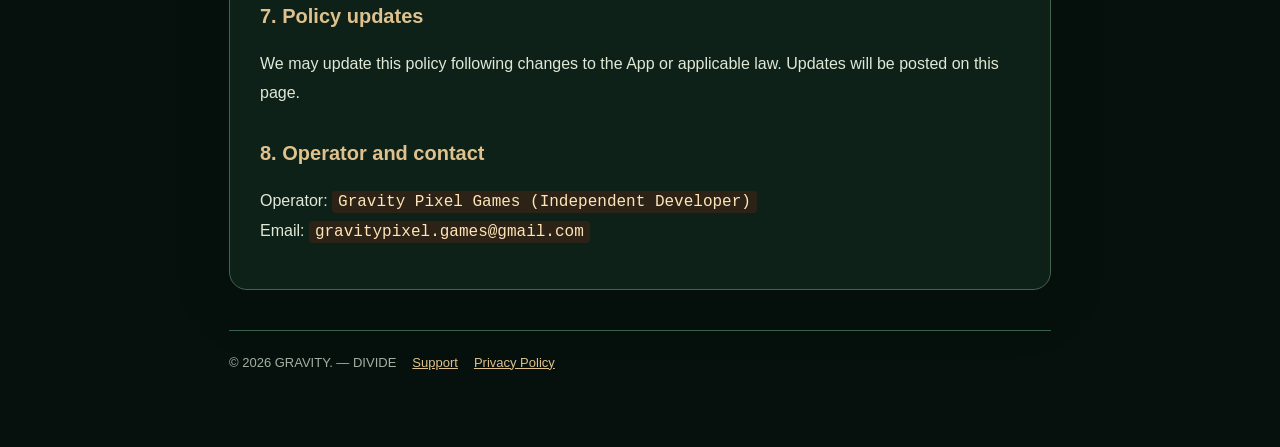
==== commit 0ab3dc40: "Update privacy.html" ====
--- a/privacy.html
+++ b/privacy.html
@@ -6,7 +6,7 @@
 <h2>5. お問い合わせ</h2><p>お問い合わせをいただいた場合、利用者が送信した内容やメールアドレスなどを、問い合わせへの回答や不具合調査に必要な範囲で利用することがあります。</p>
 <h2>6. 第三者サービス</h2><p>本アプリが利用する第三者サービスは、Google AdMob（広告）とApple App Store／StoreKit（アプリ内課金）です。各サービスによる情報の取扱いについては、それぞれのポリシーをご確認ください。</p>
 <h2>7. 改定</h2><p>本ポリシーは、アプリの機能や法令の変更等に伴い改定する場合があります。変更内容は本ページでご案内します。</p>
-<h2>8. 運営者・連絡先</h2><p>運営者：<span class="contact-placeholder">Gravity Pixel Games（個人開発）</span><br>メール：<span class="contact-placeholder">gravitypixel.games@gmail.com</span></p><p class="note">この連絡先欄は公開前に実際の情報へ置き換えてください。</p></section><section class="content hide" data-lang="en"><h2>Privacy Policy</h2><p class="muted">Last updated: November 22, 2026</p><p>GRAVITY. — DIVIDE (the “App”) handles certain information to provide gameplay, advertisements and in-app purchases. This policy describes the relevant practices.</p>
+<h2>8. 運営者・連絡先</h2><p>運営者：<span class="contact-placeholder">Gravity Pixel Games（個人開発）</span><br>メール：<span class="contact-placeholder">gravitypixel.games@gmail.com</span></p></section><section class="content hide" data-lang="en"><h2>Privacy Policy</h2><p class="muted">Last updated: November 22, 2026</p><p>GRAVITY. — DIVIDE (the “App”) handles certain information to provide gameplay, advertisements and in-app purchases. This policy describes the relevant practices.</p>
 <h2>1. Game progress</h2><p>The App stores stage completion records, collected crystal counts, selected stages and gravity settings locally on the device. It does not use a developer-operated server to store these progress records.</p>
 <h2>2. Advertising (Google AdMob)</h2><p>The App uses Google AdMob to display interstitial advertisements. Google and advertising partners may collect and process data such as IP addresses, device identifiers, ad impressions and interactions, and diagnostic information for ad delivery, measurement and fraud prevention. The actual processing may depend on the device, region, use of the App and consent choices.</p><p>For additional information, please see <a href="https://policies.google.com/privacy" target="_blank" rel="noopener noreferrer">Google's Privacy Policy</a> and <a href="https://policies.google.com/technologies/partner-sites" target="_blank" rel="noopener noreferrer">How Google uses information from sites or apps that use its services</a>.</p>
 <h2>3. Advertising choices</h2><p>Depending on applicable law and region, the App may present consent or privacy-choice screens. Where an in-app privacy-choice control is available, you can use it to review your choices.</p><p>Purchasing “Remove Ads Forever” disables the App's interstitial advertisements.</p>
@@ -14,4 +14,4 @@
 <h2>5. Contacting support</h2><p>If you contact us, we may use the information you submit, such as your email address and message, to respond to your request and investigate reported issues.</p>
 <h2>6. Third-party services</h2><p>Third-party services used by the App include Google AdMob (advertising) and Apple App Store / StoreKit (purchases). Please consult their respective privacy policies for details.</p>
 <h2>7. Policy updates</h2><p>We may update this policy following changes to the App or applicable law. Updates will be posted on this page.</p>
-<h2>8. Operator and contact</h2><p>Operator: <span class="contact-placeholder">Gravity Pixel Games (Independent Developer)</span><br>Email: <span class="contact-placeholder">gravitypixel.games@gmail.com</span></p><p class="note">Replace these placeholders with accurate contact details before publishing this site.</p></section><footer><span>© 2026 GRAVITY. — DIVIDE</span><a href="support.html">Support</a><a href="privacy.html">Privacy Policy</a></footer></div><script src="site.js" defer></script></body></html>
+<h2>8. Operator and contact</h2><p>Operator: <span class="contact-placeholder">Gravity Pixel Games (Independent Developer)</span><br>Email: <span class="contact-placeholder">gravitypixel.games@gmail.com</span></p></section><footer><span>© 2026 GRAVITY. — DIVIDE</span><a href="support.html">Support</a><a href="privacy.html">Privacy Policy</a></footer></div><script src="site.js" defer></script></body></html>
